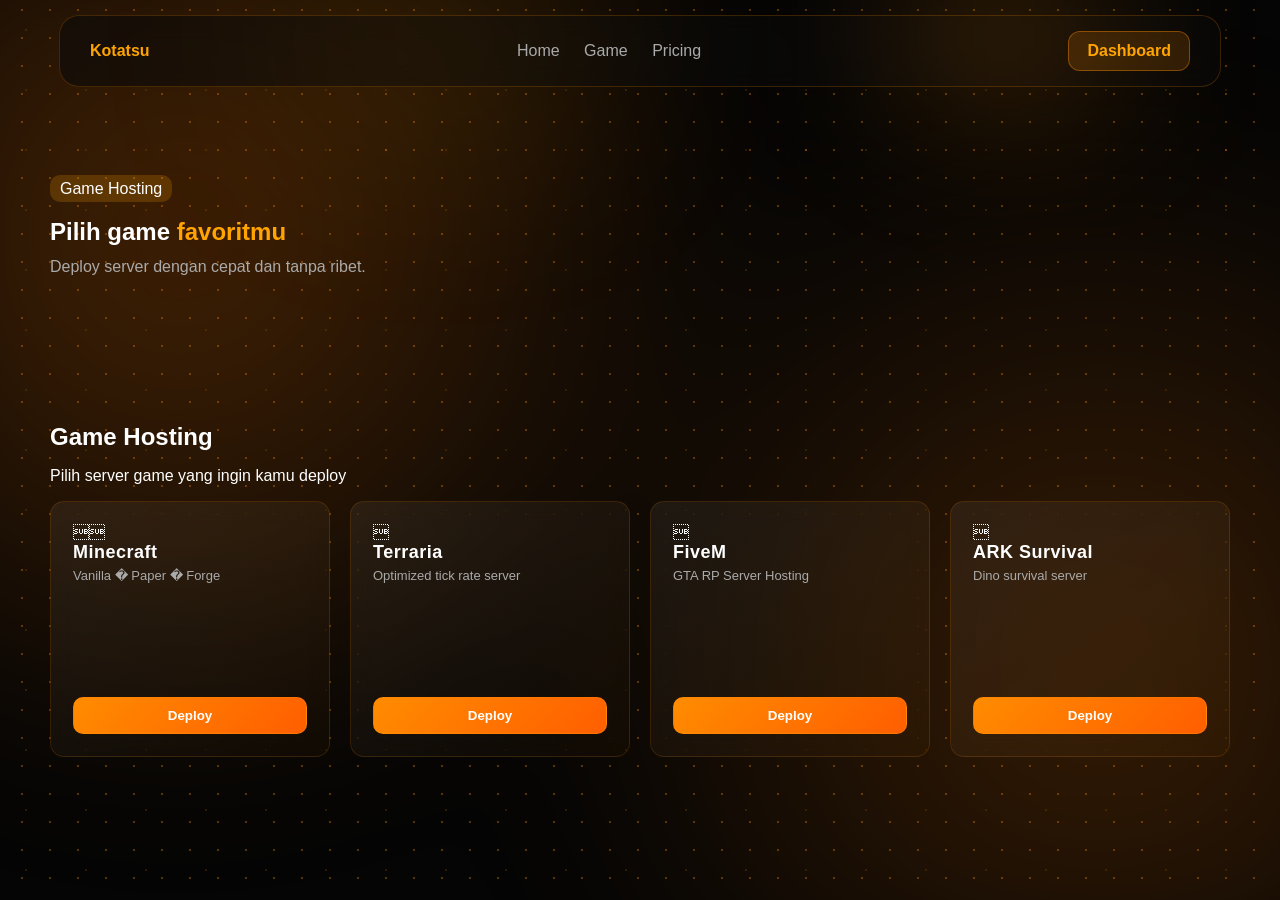
==== games.html @ ce7900f2 "Add files via upload" ====
<!DOCTYPE html>
<html lang="id">
<head>
  <meta charset="UTF-8">
  <meta name="viewport" content="width=device-width, initial-scale=1.0">
  <title>Kotatsu - Game Hosting</title>

  
  <!-- CSS KHUSUS GAMES -->
  <link rel="stylesheet" href="style.css">
</head>
<body>
  <div class="bg-layer"></div>

<!-- NAVBAR -->
<header class="navbar">
  <div class="logo">Kotatsu</div>
  <nav class="nav-center">
    <a href="index.html">Home</a>
    <a href="games.html">Game</a>
    <a href="#">Pricing</a>
  </nav>

  <a href="#" onclick="goDashboard()" class="btn dashboard">Dashboard</a>
</header>

<!-- HERO PAGE -->
<section class="hero fade-in">
  <span class="badge">Game Hosting</span>
  <h1>Pilih game <span>favoritmu</span></h1>
  <p>Deploy server dengan cepat dan tanpa ribet.</p>
</section>

<!-- LIST GAME -->
<section class="games fade-in">
  <h2>Game Hosting</h2>
  <p class="subtitle">Pilih server game yang ingin kamu deploy</p>

  <div class="game-container">

    <!-- Minecraft -->
    <div class="card">
      <div class="icon"></div>
      <h3>Minecraft</h3>
      <p>Vanilla � Paper � Forge</p>
      <button class="btn primary">Deploy</button>
    </div>

    <!-- Rust -->
    <div class="card">
      <div class="icon"></div>
      <h3>Terraria</h3>
      <p>Optimized tick rate server</p>
      <button class="btn primary">Deploy</button>
    </div>

    <!-- GTA / Roleplay -->
    <div class="card">
      <div class="icon"></div>
      <h3>FiveM</h3>
      <p>GTA RP Server Hosting</p>
      <button class="btn primary">Deploy</button>
    </div>

    <!-- ARK -->
    <div class="card">
      <div class="icon"></div>
      <h3>ARK Survival</h3>
      <p>Dino survival server</p>
      <button class="btn primary">Deploy</button>
    </div>

  </div>
</section>
<script src="script.js"></script>
</body>
</html>
---- style.css ----
body {
  margin: 0;
  font-family: Arial;
  color: white;
  overflow-x: hidden;
  background: #050505;
  position: relative;
  z-index: 0;
}

/* DOT LAYER 1 (lebih jelas) */
body::before {
  content: "";
  position: fixed;
  width: 300%;
  height: 300%;
  top: -100%;
  left: -100%;

  background-image: radial-gradient(rgba(255,140,0,0.35) 1.2px, transparent 1px);
  background-size: 28px 28px;

  animation: moveDots 25s linear infinite;
  z-index: -2;
}

/* DOT LAYER 2 (depth beda arah) */
.bg-layer {
  position: fixed;
  width: 250%;
  height: 250%;
  top: -80%;
  left: -80%;

  background-image: radial-gradient(rgba(255,140,0,0.15) 1px, transparent 1px);
  background-size: 60px 60px;

  animation: moveDotsReverse 40s linear infinite;
  z-index: -1;
}

/* GLOW LEBIH HIDUP */
body::after {
  content: "";
  position: fixed;
  width: 120%;
  height: 120%;
  top: -10%;
  left: -10%;

  background: radial-gradient(circle at 20% 30%, rgba(255,120,0,0.25), transparent 40%),
              radial-gradient(circle at 80% 70%, rgba(255,120,0,0.2), transparent 40%);

  filter: blur(80px);
  animation: glowMove 8s ease-in-out infinite alternate;
  z-index: -1;
}

/* SEMUA MULAI TERSEMBUNYI */
body.loaded .fade-in {
  opacity: 1;
  transform: translateY(0);
}

.fade-in {
  opacity: 0;
  transform: translateY(30px);
  transition: 0.8s ease;
}

/* NAVBAR */
.navbar {
  display: flex;
  justify-content: space-between;
  padding: 20px 50px;
}

.logo {
  color: orange;
  font-weight: bold;
}

nav a {
  margin: 0 10px;
  color: #aaa;
  text-decoration: none;
}

nav a:hover {
  color: orange;
}

/* NAVBAR GLOW */
.navbar {
  position: relative;
  z-index: 10;
}

/* GLOW EFFECT */
.navbar::before {
  content: "";
  position: absolute;
  width: 300px;
  height: 150px;
  background: orange;
  filter: blur(120px);
  opacity: 0.15;
  top: -50px;
  left: 20%;
  z-index: -1;
}

/* OPTIONAL: glow tambahan biar lebih hidup */
.navbar::after {
  content: "";
  position: absolute;
  width: 200px;
  height: 100px;
  background: rgba(255,140,0,0.3);
  filter: blur(80px);
  top: -30px;
  right: 10%;
  z-index: -1;
}

.navbar {
  backdrop-filter: blur(10px);
  background: rgba(0,0,0,0.4);
  border-bottom: 1px solid rgba(255,140,0,0.2);
}

/* NAVBAR FLOATING */
.navbar {
  position: fixed;
  top: 15px;

  left: 0;
  right: 0;
  margin: auto;

  width: 90%;
  max-width: 1100px;

  padding: 15px 30px;
  border-radius: 20px;

  background: rgba(10,10,10,0.6);
  backdrop-filter: blur(12px);

  border: 1px solid rgba(255,140,0,0.2);

  display: flex;
  justify-content: space-between;
  align-items: center;

  z-index: 999;
}

.hero {
  margin-top: 100px;
}

/* BUTTON */
.btn {
  padding: 10px 15px;
  border: none;
  border-radius: 8px;
  cursor: pointer;
}

.primary {
  background: orange;
}

.secondary {
  background: transparent;
  border: 1px solid orange;
  color: orange;
}

/* DASHBOARD BUTTON */
.dashboard {
  padding: 10px 18px;
  border-radius: 12px;

  background: rgba(255,140,0,0.15);
  backdrop-filter: blur(10px);

  border: 1px solid rgba(255,140,0,0.4);

  color: orange;
  font-weight: 600;
  cursor: pointer;

  transition: 0.3s;
  position: relative;
  overflow: hidden;
}

/* HERO */
.hero {
  padding: 80px 50px;
}

.hero h1 span {
  color: orange;
}

.hero p {
  margin: 10px 0 0;
  color: #aaa;
  max-width: 450px;
  line-height: 1.4;
}

.badge {
  background: rgba(255,165,0,0.2);
  padding: 5px 10px;
  border-radius: 10px;
}

/* STATS */
.stats {
  margin-top: 30px;
  display: flex;
  gap: 20px;
}

.stats div {
  background: #111;
  padding: 20px;
  border-radius: 12px;
  border: 1px solid #222;
  transition: 0.3s;
  flex: 1;
  text-align: center;
}

/* HOVER EFFECT */
.stats div:hover {
  border: 1px solid orange;
  box-shadow: 0 0 10px rgba(255,140,0,0.5);
  transform: translateY(-3px);
}

/* outline halus tanpa ubah layout */
.stats div {
  border: 1px solid rgba(255,140,0,0.2);
  transition: 0.3s;
}

/* glow dikit saat hover */
.stats div:hover {
  border: 1px solid orange;
  box-shadow: 0 0 8px rgba(255,140,0,0.4);
}

.stats div {
  position: relative;
  z-index: 1;
}

/* GAMES */
.games {
  padding: 50px;
}

.game-container {
  display: grid;
  grid-template-columns: repeat(auto-fit,minmax(200px,1fr));
  gap: 20px;
}

.card {
  background: #111;
  padding: 20px;
  border-radius: 10px;
  border: 1px solid #222;
  transition: 0.3s;
}

.card:hover {
  border: 1px solid orange;
  box-shadow: 0 0 10px orange;
}

/* FEATURES */
.features {
  padding: 50px;
}

/* FEATURES ACCORDION FIX */
.features {
  padding: 50px;
}

/* ===== FEATURES FINAL (SESUAI SS) ===== */

.features {
  padding: 60px 50px;
}

/* LIST */
.feature-list .item {
  background: #0f0f0f;
  padding: 20px;
  border-radius: 14px;
  margin-bottom: 15px;
  border: 1px solid #222;
  cursor: pointer;
  transition: 0.3s;
  position: relative;
}

.feature-list .item:hover {
  border: 1px solid orange;
}

/* ACTIVE */
.feature-list .item.active {
  border: 1px solid orange;
  background: linear-gradient(
    to right,
    rgba(255,140,0,0.1),
    transparent
  );
}

/* GARIS KIRI */
.feature-list .item.active::before {
  content: "";
  position: absolute;
  left: -2px;
  top: 20%;
  height: 60%;
  width: 4px;
  background: orange;
  border-radius: 10px;
}

/* TEXT */
.feature-list h3 {
  margin: 0;
}

.feature-list p {
  margin: 5px 0 0;
  color: #aaa;
  font-size: 14px;
}

/* PREVIEW BAWAH */
.preview-wrapper {
  margin-top: 40px;
  display: flex;
  justify-content: center;
}

.preview-box {
  width: 90%;
  max-width: 900px;
  background: #0a0a0a;
  border-radius: 18px;
  padding: 15px;
  border: 1px solid #222;
}

.preview-box img {
  width: 100%;
  border-radius: 12px;
  transition: 0.4s;
}

.preview-box img.fade {
  opacity: 0;
  transform: translateY(20px);
}

/* OUTLINE HALUS SAJA (tanpa ubah size/posisi) */
.stats div {
  outline: 1px solid rgba(255,140,0,0.25);
  outline-offset: 0px;
}

/* sedikit highlight saat hover (opsional, ringan banget) */
.stats div:hover {
  outline: 1px solid orange;
}

@keyframes moveDots {
  0% { transform: translate(0,0); }
  100% { transform: translate(200px,200px); }
}

@keyframes moveDotsReverse {
  0% { transform: translate(0,0); }
  100% { transform: translate(-200px,-200px); }
}

@keyframes glowMove {
  0% { transform: translate(0,0) scale(1); }
  100% { transform: translate(-50px,50px) scale(1.15); }
}

/* ===== GLOBAL SPACING FIX ===== */

/* Biar semua section punya jarak konsisten */
section {
  margin-bottom: 60px;
}

/* Judul section */
h2 {
  margin-bottom: 20px;
}

/* HERO RAPIIIN */
.hero {
  padding: 80px 50px 60px;
}

.hero h1 {
  margin-bottom: 10px;
}

.hero p {
  margin: 10px 0 20px;
}

/* BUTTONS */
.hero-btn {
  margin-bottom: 25px;
}

/* STATS */
.stats {
  margin-top: 20px;
}

/* GAMES */
.games h2 {
  margin-bottom: 25px;
}

/* FEATURES */
.features h2 {
  margin-bottom: 25px;
}

.feature-list {
  margin-top: 20px;
}

.feature-list .item {
  margin-bottom: 12px;
}

/* PREVIEW */
.preview-wrapper {
  margin-top: 30px;
}

/* RAPATKAN AREA TENGAH */
.games {
  padding-top: 20px;
  padding-bottom: 20px;
}

.features {
  padding-top: 20px;
}

/* kurangi jarak dari stats ke games */
.stats {
  margin-bottom: 20px;
}

/* rapatin judul game hosting */
.games h2 {
  margin-bottom: 15px;
}

/* rapatin jarak ke bawah */
.game-container {
  margin-bottom: 20px;
}

/* ===== SUPER COMPACT SPACING ===== */

/* HERO ↓ */
.hero {
  padding-bottom: 30px;
}

/* STATS ↓ */
.stats {
  margin-top: 15px;
  margin-bottom: 10px;
}

/* GAMES ↓ */
.games {
  padding: 20px 50px 10px;
}

.games h2 {
  margin-bottom: 10px;
}

/* CARD GRID */
.game-container {
  margin-bottom: 10px;
}

/* FEATURES ↓ */
.features {
  padding: 20px 50px;
}

.features h2 {
  margin-bottom: 10px;
}

/* FEATURE LIST */
.feature-list {
  margin-top: 10px;
}

/* PREVIEW */
.preview-wrapper {
  margin-top: 15px;
}

.games {
  padding: 15px 50px 5px;
}

.features {
  padding: 15px 50px;
}

/* ===== BOTTOM FEATURES (TIDAK GANGGU LAYOUT ATAS) ===== */
.hosting-features-bottom {
  padding: 60px 50px;
  margin-top: 40px;
}

.hosting-features-bottom h2 {
  margin-bottom: 20px;
}

/* GRID */
.hosting-grid-bottom {
  display: grid;
  grid-template-columns: repeat(auto-fit, minmax(200px, 1fr));
  gap: 15px;
}

/* BOX */
.feature-box-bottom {
  background: #0f0f0f;
  padding: 18px;
  border-radius: 12px;
  border: 1px solid #222;
  text-align: center;
  transition: 0.3s;
}

/* HOVER HALUS */
.feature-box-bottom:hover {
  border: 1px solid orange;
  box-shadow: 0 0 10px rgba(255,140,0,0.3);
}

/* ===== FITUR + DESKRIPSI ===== */
.hosting-info {
  padding: 60px 50px;
  max-width: 800px;
}

.hosting-info h2 {
  margin-bottom: 25px;
}

/* LIST */
.hosting-list {
  display: flex;
  flex-direction: column;
  gap: 18px;
}

/* ITEM */
.feature-text h3 {
  margin: 0;
  font-size: 16px;
  color: white;
  position: relative;
  padding-left: 14px;
}

/* TITIK ORANGE */
.feature-text h3::before {
  content: "";
  position: absolute;
  left: 0;
  top: 7px;
  width: 6px;
  height: 6px;
  background: orange;
  border-radius: 50%;
}

/* DESKRIPSI */
.feature-text p {
  margin: 5px 0 0 14px;
  color: #aaa;
  font-size: 14px;
  line-height: 1.5;
}

/* BOX PER FITUR */
.feature-text {
  background: #0f0f0f;
  border: 1px solid #222;
  border-radius: 12px;
  padding: 15px 18px;
  transition: 0.3s;
  position: relative;
}

/* HOVER HALUS */
.feature-text:hover {
  border: 1px solid orange;
  box-shadow: 0 0 10px rgba(255,140,0,0.2);
}

/* GARIS KIRI (BIAR MIRIP PREMIUM) */
.feature-text::before {
  content: "";
  position: absolute;
  left: 0;
  top: 20%;
  height: 60%;
  width: 3px;
  background: rgba(255,140,0,0.4);
  border-radius: 10px;
}

/* JUDUL */
.feature-text h3 {
  margin: 0;
  font-size: 16px;
  color: white;
}

/* DESKRIPSI */
.feature-text p {
  margin: 6px 0 0;
  color: #aaa;
  font-size: 14px;
  line-height: 1.5;
}

.feature-text {
  background: linear-gradient(
    to right,
    rgba(255,140,0,0.05),
    #0f0f0f
  );
}

/* ===== FOOTER ===== */
.footer {
  padding: 60px 50px 20px;
  border-top: 1px solid #222;
  background: transparent;
}

/* GRID */
.footer-container {
  display: grid;
  grid-template-columns: repeat(auto-fit, minmax(200px, 1fr));
  gap: 30px;
}

/* KOLOM */
.footer-col h4 {
  margin-bottom: 10px;
}

.footer-col p {
  color: #aaa;
  font-size: 14px;
}

/* LIST */
.footer-col ul {
  list-style: none;
  padding: 0;
}

.footer-col ul li {
  margin-bottom: 8px;
}

.footer-col ul li a {
  text-decoration: none;
  color: #aaa;
  font-size: 14px;
  transition: 0.2s;
}

.footer-col ul li a:hover {
  color: orange;
}

/* LOGO */
.footer .logo {
  color: orange;
}

/* BOTTOM */
.footer-bottom {
  margin-top: 30px;
  padding-top: 15px;
  border-top: 1px solid #222;
  text-align: center;
  color: #777;
  font-size: 13px;
}

.footer {
  backdrop-filter: blur(10px);
}

/* DELAY MASUK BERTAHAP */
.fade-in:nth-child(1) { transition-delay: 0.2s; }
.fade-in:nth-child(2) { transition-delay: 0.4s; }
.fade-in:nth-child(3) { transition-delay: 0.6s; }
.fade-in:nth-child(4) { transition-delay: 0.8s; }

/* BUTTON GAME */
.card button {
  width: 100%;
  margin-top: auto;

  padding: 10px;

  border-radius: 10px;
  border: 1px solid rgba(255,140,0,0.4);

  background: linear-gradient(135deg, #ff8c00, #ff5e00);
  color: white;

  font-weight: 600;
  cursor: pointer;

  position: relative;
  overflow: hidden;

  transition: 0.3s;
}

.card button:hover {
  transform: translateY(-2px);
  box-shadow: 0 0 18px rgba(255,140,0,0.5);
}

/* efek shine */
.card button::before {
  content: "";
  position: absolute;
  top: 0;
  left: -100%;
  width: 100%;
  height: 100%;

  background: linear-gradient(
    120deg,
    transparent,
    rgba(255,255,255,0.3),
    transparent
  );

  transition: 0.5s;
}

.card button:hover::before {
  left: 100%;
}

.dashboard {
  padding: 10px 18px;
  border-radius: 12px;

  background: rgba(255,140,0,0.15);
  border: 1px solid rgba(255,140,0,0.4);

  color: orange;
  font-weight: 600;
  text-decoration: none;

  transition: 0.3s;
}

.dashboard:hover {
  background: rgba(255,140,0,0.3);
  box-shadow: 0 0 15px rgba(255,140,0,0.4);
  transform: translateY(-2px);
}

.card {
  display: flex;
  flex-direction: column;
  justify-content: space-between;

  height: 210px;
  padding: 22px;

  background: linear-gradient(
    145deg,
    rgba(255,255,255,0.06),
    rgba(255,140,0,0.03)
  );

  border: 1px solid rgba(255,140,0,0.15);
  border-radius: 14px;

  backdrop-filter: blur(12px);

  transition: 0.35s ease;

  box-shadow: 0 0 0 rgba(0,0,0,0);
}

.card:hover {
  transform: translateY(-8px) scale(1.02);

  border: 1px solid rgba(255,140,0,0.6);

  box-shadow:
    0 10px 30px rgba(0,0,0,0.4),
    0 0 25px rgba(255,140,0,0.25);
}

.card h3 {
  margin: 0;
  font-size: 18px;
  letter-spacing: 0.5px;
}

.card p {
  margin-top: 5px;
  color: #aaa;
  font-size: 13px;
}

.btn.primary {
  display: inline-block;
  text-decoration: none;
  text-align: center;
}

.btn.secondary {
  display: inline-block;
  text-decoration: none;
  text-align: center;
}

/* BACKGROUND */
.auth-body {
  background: #050505;

  display: flex;
  justify-content: center;
  align-items: center;

  min-height: 100vh;

  padding: 20px; /* biar aman di layar kecil */
}

/* WRAPPER */
.auth-wrapper {
  width: 100%;
  display: flex;
  justify-content: center;
  align-items: center;
}

/* ===== AUTH UI UPGRADE ===== */

/* BOX LEBIH HALUS */
.auth-box {
  width: 380px;
  padding: 28px;

  background: rgba(255,255,255,0.04);
  backdrop-filter: blur(20px);

  border: 1px solid rgba(255,140,0,0.25);
  border-radius: 20px;

  box-shadow:
    0 10px 40px rgba(0,0,0,0.5),
    0 0 25px rgba(255,140,0,0.08);
}

.auth-box {
  margin: auto;
}

/* JUDUL */
.form h2 {
  margin-bottom: 15px;
  font-size: 20px;
  font-weight: 600;
}

/* INPUT LEBIH PREMIUM */
.form input {
  width: 100%;
  padding: 12px 14px;
  margin: 10px 0;

  background: rgba(0,0,0,0.6);
  border: 1px solid rgba(255,140,0,0.15);
  border-radius: 12px;

  color: white;
  font-size: 14px;

  transition: 0.25s;
}

/* FOCUS EFFECT */
.form input:focus {
  outline: none;
  border: 1px solid orange;
  box-shadow: 0 0 10px rgba(255,140,0,0.3);
}

/* BUTTON LEBIH HIDUP */
.form button {
  width: 100%;
  padding: 12px;

  margin-top: 12px;

  background: linear-gradient(135deg, orange, #ff5e00);
  border: none;
  border-radius: 12px;

  color: white;
  font-weight: 600;
  letter-spacing: 0.5px;

  cursor: pointer;

  transition: 0.3s;
}

/* HOVER BUTTON */
.form button:hover {
  transform: translateY(-2px);
  box-shadow: 0 0 18px rgba(255,140,0,0.5);
}

/* MESSAGE */
.form p {
  font-size: 13px;
  color: #aaa;
  margin-top: 10px;
}

/* TOGGLE BUTTON LEBIH CLEAN */
.auth-toggle {
  display: flex;
  margin-bottom: 20px;

  background: rgba(0,0,0,0.5);
  border-radius: 12px;
  overflow: hidden;

  border: 1px solid rgba(255,140,0,0.2);
}

.auth-toggle button {
  flex: 1;
  padding: 10px;

  background: transparent;
  color: #aaa;

  cursor: pointer;
  transition: 0.25s;
}

/* ACTIVE TAB */
.auth-toggle button.active {
  background: linear-gradient(135deg, orange, #ff6a00);
  color: white;
  font-weight: 600;
}

/* TOGGLE */
.auth-toggle {
  display: flex;
  margin-bottom: 20px;
  background: #111;
  border-radius: 12px;
  overflow: hidden;
}

.auth-toggle button {
  flex: 1;
  padding: 10px;
  border: none;
  background: transparent;
  color: #aaa;
  cursor: pointer;
  transition: 0.3s;
}

.auth-toggle button.active {
  background: orange;
  color: black;
  font-weight: bold;
}

/* FORM */
.form {
  display: none;
  animation: fade 0.4s ease;
}

.form.active {
  display: block;
}

.form h2 {
  margin-bottom: 15px;
}

/* INPUT */
.form input {
  width: 100%;
  padding: 10px;
  margin: 8px 0;

  background: #111;
  border: 1px solid #222;
  border-radius: 10px;

  color: white;
}

/* BUTTON */
.form button {
  width: 100%;
  padding: 10px;

  background: linear-gradient(135deg, orange, #ff5e00);
  border: none;
  border-radius: 10px;

  color: white;
  font-weight: bold;
  cursor: pointer;

  margin-top: 10px;
}

/* MESSAGE */
.form p {
  font-size: 13px;
  color: #aaa;
  margin-top: 10px;
}

/* ANIMATION */
@keyframes fade {
  from { opacity: 0; transform: translateY(10px); }
  to { opacity: 1; transform: translateY(0); }
}

.dashboard-page {
  padding: 120px 50px 50px;
  color: white;
}

/* HEADER */
.dash-header h1 {
  margin: 0;
}

.dash-header p {
  color: #aaa;
  margin-top: 5px;
}

/* GRID */
.dash-grid {
  margin-top: 30px;
  display: grid;
  grid-template-columns: repeat(auto-fit, minmax(200px, 1fr));
  gap: 20px;
}

/* CARD */
.dash-card {
  background: rgba(255,255,255,0.05);
  border: 1px solid rgba(255,140,0,0.2);
  border-radius: 14px;

  padding: 20px;

  backdrop-filter: blur(12px);

  transition: 0.3s;
}

.dash-card:hover {
  transform: translateY(-5px);
  border: 1px solid orange;
  box-shadow: 0 0 15px rgba(255,140,0,0.3);
}

/* TOP BAR */
.topbar {
  position: fixed;
  top: 0;
  left: 0;
  right: 0;

  height: 60px;
  padding: 0 20px;

  display: flex;
  align-items: center;
  justify-content: space-between;

  background: rgba(10,10,10,0.7);
  backdrop-filter: blur(10px);

  border-bottom: 1px solid rgba(255,140,0,0.2);

  z-index: 1000;
}

/* MENU BUTTON */
.menu-btn {
  font-size: 26px;
  cursor: pointer;
  color: orange;
}

/* PROFILE */
.profile {
  color: white;
}

/* SIDEBAR */
body {
  margin: 0;
  font-family: Arial;
  color: white;
  overflow-x: hidden;
  background: #050505;
  position: relative;
  z-index: 0;
}

/* DOT LAYER 1 (lebih jelas) */
body::before {
  content: "";
  position: fixed;
  width: 300%;
  height: 300%;
  top: -100%;
  left: -100%;

  background-image: radial-gradient(rgba(255,140,0,0.35) 1.2px, transparent 1px);
  background-size: 28px 28px;

  animation: moveDots 25s linear infinite;
  z-index: -2;
}

/* DOT LAYER 2 (depth beda arah) */
.bg-layer {
  position: fixed;
  width: 250%;
  height: 250%;
  top: -80%;
  left: -80%;

  background-image: radial-gradient(rgba(255,140,0,0.15) 1px, transparent 1px);
  background-size: 60px 60px;

  animation: moveDotsReverse 40s linear infinite;
  z-index: -1;
}

/* GLOW LEBIH HIDUP */
body::after {
  content: "";
  position: fixed;
  width: 120%;
  height: 120%;
  top: -10%;
  left: -10%;

  background: radial-gradient(circle at 20% 30%, rgba(255,120,0,0.25), transparent 40%),
              radial-gradient(circle at 80% 70%, rgba(255,120,0,0.2), transparent 40%);

  filter: blur(80px);
  animation: glowMove 8s ease-in-out infinite alternate;
  z-index: -1;
}

/* SEMUA MULAI TERSEMBUNYI */
body.loaded .fade-in {
  opacity: 1;
  transform: translateY(0);
}

.fade-in {
  opacity: 0;
  transform: translateY(30px);
  transition: 0.8s ease;
}

/* NAVBAR */
.navbar {
  display: flex;
  justify-content: space-between;
  padding: 20px 50px;
}

.logo {
  color: orange;
  font-weight: bold;
}

nav a {
  margin: 0 10px;
  color: #aaa;
  text-decoration: none;
}

nav a:hover {
  color: orange;
}

/* NAVBAR GLOW */
.navbar {
  position: relative;
  z-index: 10;
}

/* GLOW EFFECT */
.navbar::before {
  content: "";
  position: absolute;
  width: 300px;
  height: 150px;
  background: orange;
  filter: blur(120px);
  opacity: 0.15;
  top: -50px;
  left: 20%;
  z-index: -1;
}

/* OPTIONAL: glow tambahan biar lebih hidup */
.navbar::after {
  content: "";
  position: absolute;
  width: 200px;
  height: 100px;
  background: rgba(255,140,0,0.3);
  filter: blur(80px);
  top: -30px;
  right: 10%;
  z-index: -1;
}

.navbar {
  backdrop-filter: blur(10px);
  background: rgba(0,0,0,0.4);
  border-bottom: 1px solid rgba(255,140,0,0.2);
}

/* NAVBAR FLOATING */
.navbar {
  position: fixed;
  top: 15px;

  left: 0;
  right: 0;
  margin: auto;

  width: 90%;
  max-width: 1100px;

  padding: 15px 30px;
  border-radius: 20px;

  background: rgba(10,10,10,0.6);
  backdrop-filter: blur(12px);

  border: 1px solid rgba(255,140,0,0.2);

  display: flex;
  justify-content: space-between;
  align-items: center;

  z-index: 999;
}

.hero {
  margin-top: 100px;
}

/* BUTTON */
.btn {
  padding: 10px 15px;
  border: none;
  border-radius: 8px;
  cursor: pointer;
}

.primary {
  background: orange;
}

.secondary {
  background: transparent;
  border: 1px solid orange;
  color: orange;
}

/* DASHBOARD BUTTON */
.dashboard {
  padding: 10px 18px;
  border-radius: 12px;

  background: rgba(255,140,0,0.15);
  backdrop-filter: blur(10px);

  border: 1px solid rgba(255,140,0,0.4);

  color: orange;
  font-weight: 600;
  cursor: pointer;

  transition: 0.3s;
  position: relative;
  overflow: hidden;
}

/* HERO */
.hero {
  padding: 80px 50px;
}

.hero h1 span {
  color: orange;
}

.hero p {
  margin: 10px 0 0;
  color: #aaa;
  max-width: 450px;
  line-height: 1.4;
}

.badge {
  background: rgba(255,165,0,0.2);
  padding: 5px 10px;
  border-radius: 10px;
}

/* STATS */
.stats {
  margin-top: 30px;
  display: flex;
  gap: 20px;
}

.stats div {
  background: #111;
  padding: 20px;
  border-radius: 12px;
  border: 1px solid #222;
  transition: 0.3s;
  flex: 1;
  text-align: center;
}

/* HOVER EFFECT */
.stats div:hover {
  border: 1px solid orange;
  box-shadow: 0 0 10px rgba(255,140,0,0.5);
  transform: translateY(-3px);
}

/* outline halus tanpa ubah layout */
.stats div {
  border: 1px solid rgba(255,140,0,0.2);
  transition: 0.3s;
}

/* glow dikit saat hover */
.stats div:hover {
  border: 1px solid orange;
  box-shadow: 0 0 8px rgba(255,140,0,0.4);
}

.stats div {
  position: relative;
  z-index: 1;
}

/* GAMES */
.games {
  padding: 50px;
}

.game-container {
  display: grid;
  grid-template-columns: repeat(auto-fit,minmax(200px,1fr));
  gap: 20px;
}

.card {
  background: #111;
  padding: 20px;
  border-radius: 10px;
  border: 1px solid #222;
  transition: 0.3s;
}

.card:hover {
  border: 1px solid orange;
  box-shadow: 0 0 10px orange;
}

/* FEATURES */
.features {
  padding: 50px;
}

/* FEATURES ACCORDION FIX */
.features {
  padding: 50px;
}

/* ===== FEATURES FINAL (SESUAI SS) ===== */

.features {
  padding: 60px 50px;
}

/* LIST */
.feature-list .item {
  background: #0f0f0f;
  padding: 20px;
  border-radius: 14px;
  margin-bottom: 15px;
  border: 1px solid #222;
  cursor: pointer;
  transition: 0.3s;
  position: relative;
}

.feature-list .item:hover {
  border: 1px solid orange;
}

/* ACTIVE */
.feature-list .item.active {
  border: 1px solid orange;
  background: linear-gradient(
    to right,
    rgba(255,140,0,0.1),
    transparent
  );
}

/* GARIS KIRI */
.feature-list .item.active::before {
  content: "";
  position: absolute;
  left: -2px;
  top: 20%;
  height: 60%;
  width: 4px;
  background: orange;
  border-radius: 10px;
}

/* TEXT */
.feature-list h3 {
  margin: 0;
}

.feature-list p {
  margin: 5px 0 0;
  color: #aaa;
  font-size: 14px;
}

/* PREVIEW BAWAH */
.preview-wrapper {
  margin-top: 40px;
  display: flex;
  justify-content: center;
}

.preview-box {
  width: 90%;
  max-width: 900px;
  background: #0a0a0a;
  border-radius: 18px;
  padding: 15px;
  border: 1px solid #222;
}

.preview-box img {
  width: 100%;
  border-radius: 12px;
  transition: 0.4s;
}

.preview-box img.fade {
  opacity: 0;
  transform: translateY(20px);
}

/* OUTLINE HALUS SAJA (tanpa ubah size/posisi) */
.stats div {
  outline: 1px solid rgba(255,140,0,0.25);
  outline-offset: 0px;
}

/* sedikit highlight saat hover (opsional, ringan banget) */
.stats div:hover {
  outline: 1px solid orange;
}

@keyframes moveDots {
  0% { transform: translate(0,0); }
  100% { transform: translate(200px,200px); }
}

@keyframes moveDotsReverse {
  0% { transform: translate(0,0); }
  100% { transform: translate(-200px,-200px); }
}

@keyframes glowMove {
  0% { transform: translate(0,0) scale(1); }
  100% { transform: translate(-50px,50px) scale(1.15); }
}

/* ===== GLOBAL SPACING FIX ===== */

/* Biar semua section punya jarak konsisten */
section {
  margin-bottom: 60px;
}

/* Judul section */
h2 {
  margin-bottom: 20px;
}

/* HERO RAPIIIN */
.hero {
  padding: 80px 50px 60px;
}

.hero h1 {
  margin-bottom: 10px;
}

.hero p {
  margin: 10px 0 20px;
}

/* BUTTONS */
.hero-btn {
  margin-bottom: 25px;
}

/* STATS */
.stats {
  margin-top: 20px;
}

/* GAMES */
.games h2 {
  margin-bottom: 25px;
}

/* FEATURES */
.features h2 {
  margin-bottom: 25px;
}

.feature-list {
  margin-top: 20px;
}

.feature-list .item {
  margin-bottom: 12px;
}

/* PREVIEW */
.preview-wrapper {
  margin-top: 30px;
}

/* RAPATKAN AREA TENGAH */
.games {
  padding-top: 20px;
  padding-bottom: 20px;
}

.features {
  padding-top: 20px;
}

/* kurangi jarak dari stats ke games */
.stats {
  margin-bottom: 20px;
}

/* rapatin judul game hosting */
.games h2 {
  margin-bottom: 15px;
}

/* rapatin jarak ke bawah */
.game-container {
  margin-bottom: 20px;
}

/* ===== SUPER COMPACT SPACING ===== */

/* HERO ↓ */
.hero {
  padding-bottom: 30px;
}

/* STATS ↓ */
.stats {
  margin-top: 15px;
  margin-bottom: 10px;
}

/* GAMES ↓ */
.games {
  padding: 20px 50px 10px;
}

.games h2 {
  margin-bottom: 10px;
}

/* CARD GRID */
.game-container {
  margin-bottom: 10px;
}

/* FEATURES ↓ */
.features {
  padding: 20px 50px;
}

.features h2 {
  margin-bottom: 10px;
}

/* FEATURE LIST */
.feature-list {
  margin-top: 10px;
}

/* PREVIEW */
.preview-wrapper {
  margin-top: 15px;
}

.games {
  padding: 15px 50px 5px;
}

.features {
  padding: 15px 50px;
}

/* ===== BOTTOM FEATURES (TIDAK GANGGU LAYOUT ATAS) ===== */
.hosting-features-bottom {
  padding: 60px 50px;
  margin-top: 40px;
}

.hosting-features-bottom h2 {
  margin-bottom: 20px;
}

/* GRID */
.hosting-grid-bottom {
  display: grid;
  grid-template-columns: repeat(auto-fit, minmax(200px, 1fr));
  gap: 15px;
}

/* BOX */
.feature-box-bottom {
  background: #0f0f0f;
  padding: 18px;
  border-radius: 12px;
  border: 1px solid #222;
  text-align: center;
  transition: 0.3s;
}

/* HOVER HALUS */
.feature-box-bottom:hover {
  border: 1px solid orange;
  box-shadow: 0 0 10px rgba(255,140,0,0.3);
}

/* ===== FITUR + DESKRIPSI ===== */
.hosting-info {
  padding: 60px 50px;
  max-width: 800px;
}

.hosting-info h2 {
  margin-bottom: 25px;
}

/* LIST */
.hosting-list {
  display: flex;
  flex-direction: column;
  gap: 18px;
}

/* ITEM */
.feature-text h3 {
  margin: 0;
  font-size: 16px;
  color: white;
  position: relative;
  padding-left: 14px;
}

/* TITIK ORANGE */
.feature-text h3::before {
  content: "";
  position: absolute;
  left: 0;
  top: 7px;
  width: 6px;
  height: 6px;
  background: orange;
  border-radius: 50%;
}

/* DESKRIPSI */
.feature-text p {
  margin: 5px 0 0 14px;
  color: #aaa;
  font-size: 14px;
  line-height: 1.5;
}

/* BOX PER FITUR */
.feature-text {
  background: #0f0f0f;
  border: 1px solid #222;
  border-radius: 12px;
  padding: 15px 18px;
  transition: 0.3s;
  position: relative;
}

/* HOVER HALUS */
.feature-text:hover {
  border: 1px solid orange;
  box-shadow: 0 0 10px rgba(255,140,0,0.2);
}

/* GARIS KIRI (BIAR MIRIP PREMIUM) */
.feature-text::before {
  content: "";
  position: absolute;
  left: 0;
  top: 20%;
  height: 60%;
  width: 3px;
  background: rgba(255,140,0,0.4);
  border-radius: 10px;
}

/* JUDUL */
.feature-text h3 {
  margin: 0;
  font-size: 16px;
  color: white;
}

/* DESKRIPSI */
.feature-text p {
  margin: 6px 0 0;
  color: #aaa;
  font-size: 14px;
  line-height: 1.5;
}

.feature-text {
  background: linear-gradient(
    to right,
    rgba(255,140,0,0.05),
    #0f0f0f
  );
}

/* ===== FOOTER ===== */
.footer {
  padding: 60px 50px 20px;
  border-top: 1px solid #222;
  background: transparent;
}

/* GRID */
.footer-container {
  display: grid;
  grid-template-columns: repeat(auto-fit, minmax(200px, 1fr));
  gap: 30px;
}

/* KOLOM */
.footer-col h4 {
  margin-bottom: 10px;
}

.footer-col p {
  color: #aaa;
  font-size: 14px;
}

/* LIST */
.footer-col ul {
  list-style: none;
  padding: 0;
}

.footer-col ul li {
  margin-bottom: 8px;
}

.footer-col ul li a {
  text-decoration: none;
  color: #aaa;
  font-size: 14px;
  transition: 0.2s;
}

.footer-col ul li a:hover {
  color: orange;
}

/* LOGO */
.footer .logo {
  color: orange;
}

/* BOTTOM */
.footer-bottom {
  margin-top: 30px;
  padding-top: 15px;
  border-top: 1px solid #222;
  text-align: center;
  color: #777;
  font-size: 13px;
}

.footer {
  backdrop-filter: blur(10px);
}

/* DELAY MASUK BERTAHAP */
.fade-in:nth-child(1) { transition-delay: 0.2s; }
.fade-in:nth-child(2) { transition-delay: 0.4s; }
.fade-in:nth-child(3) { transition-delay: 0.6s; }
.fade-in:nth-child(4) { transition-delay: 0.8s; }

/* BUTTON GAME */
.card button {
  width: 100%;
  margin-top: auto;

  padding: 10px;

  border-radius: 10px;
  border: 1px solid rgba(255,140,0,0.4);

  background: linear-gradient(135deg, #ff8c00, #ff5e00);
  color: white;

  font-weight: 600;
  cursor: pointer;

  position: relative;
  overflow: hidden;

  transition: 0.3s;
}

.card button:hover {
  transform: translateY(-2px);
  box-shadow: 0 0 18px rgba(255,140,0,0.5);
}

/* efek shine */
.card button::before {
  content: "";
  position: absolute;
  top: 0;
  left: -100%;
  width: 100%;
  height: 100%;

  background: linear-gradient(
    120deg,
    transparent,
    rgba(255,255,255,0.3),
    transparent
  );

  transition: 0.5s;
}

.card button:hover::before {
  left: 100%;
}

.dashboard {
  padding: 10px 18px;
  border-radius: 12px;

  background: rgba(255,140,0,0.15);
  border: 1px solid rgba(255,140,0,0.4);

  color: orange;
  font-weight: 600;
  text-decoration: none;

  transition: 0.3s;
}

.dashboard:hover {
  background: rgba(255,140,0,0.3);
  box-shadow: 0 0 15px rgba(255,140,0,0.4);
  transform: translateY(-2px);
}

.card {
  display: flex;
  flex-direction: column;
  justify-content: space-between;

  height: 210px;
  padding: 22px;

  background: linear-gradient(
    145deg,
    rgba(255,255,255,0.06),
    rgba(255,140,0,0.03)
  );

  border: 1px solid rgba(255,140,0,0.15);
  border-radius: 14px;

  backdrop-filter: blur(12px);

  transition: 0.35s ease;

  box-shadow: 0 0 0 rgba(0,0,0,0);
}

.card:hover {
  transform: translateY(-8px) scale(1.02);

  border: 1px solid rgba(255,140,0,0.6);

  box-shadow:
    0 10px 30px rgba(0,0,0,0.4),
    0 0 25px rgba(255,140,0,0.25);
}

.card h3 {
  margin: 0;
  font-size: 18px;
  letter-spacing: 0.5px;
}

.card p {
  margin-top: 5px;
  color: #aaa;
  font-size: 13px;
}

.btn.primary {
  display: inline-block;
  text-decoration: none;
  text-align: center;
}

.btn.secondary {
  display: inline-block;
  text-decoration: none;
  text-align: center;
}

/* BACKGROUND */
.auth-body {
  background: #050505;
  display: flex;
  justify-content: center;
  align-items: center;
  height: 100vh;
}

/* WRAPPER */
.auth-wrapper {
  width: 100%;
  display: flex;
  justify-content: center;
}

/* BOX */
.auth-box {
  width: 360px;
  padding: 25px;

  background: rgba(255,255,255,0.05);
  backdrop-filter: blur(15px);

  border: 1px solid rgba(255,140,0,0.2);
  border-radius: 18px;

  box-shadow: 0 0 30px rgba(0,0,0,0.4);
}

/* TOGGLE */
.auth-toggle {
  display: flex;
  margin-bottom: 20px;
  background: #111;
  border-radius: 12px;
  overflow: hidden;
}

.auth-toggle button {
  flex: 1;
  padding: 10px;
  border: none;
  background: transparent;
  color: #aaa;
  cursor: pointer;
  transition: 0.3s;
}

.auth-toggle button.active {
  background: orange;
  color: black;
  font-weight: bold;
}

/* FORM */
.form {
  display: none;
  animation: fade 0.4s ease;
}

.form.active {
  display: block;
}

.form h2 {
  margin-bottom: 15px;
}

/* INPUT */
.form input {
  width: 100%;
  padding: 10px;
  margin: 8px 0;

  background: #111;
  border: 1px solid #222;
  border-radius: 10px;

  color: white;
}

/* BUTTON */
.form button {
  width: 100%;
  padding: 10px;

  background: linear-gradient(135deg, orange, #ff5e00);
  border: none;
  border-radius: 10px;

  color: white;
  font-weight: bold;
  cursor: pointer;

  margin-top: 10px;
}

/* MESSAGE */
.form p {
  font-size: 13px;
  color: #aaa;
  margin-top: 10px;
}

/* ANIMATION */
@keyframes fade {
  from { opacity: 0; transform: translateY(10px); }
  to { opacity: 1; transform: translateY(0); }
}

.dashboard-page {
  padding: 120px 50px 50px;
  color: white;
}

/* HEADER */
.dash-header h1 {
  margin: 0;
}

.dash-header p {
  color: #aaa;
  margin-top: 5px;
}

/* GRID */
.dash-grid {
  margin-top: 30px;
  display: grid;
  grid-template-columns: repeat(auto-fit, minmax(200px, 1fr));
  gap: 20px;
}

/* CARD */
.dash-card {
  background: rgba(255,255,255,0.05);
  border: 1px solid rgba(255,140,0,0.2);
  border-radius: 14px;

  padding: 20px;

  backdrop-filter: blur(12px);

  transition: 0.3s;
}

.dash-card:hover {
  transform: translateY(-5px);
  border: 1px solid orange;
  box-shadow: 0 0 15px rgba(255,140,0,0.3);
}

/* TOP BAR */
.topbar {
  position: fixed;
  top: 0;
  left: 0;
  right: 0;

  height: 60px;
  padding: 0 20px;

  display: flex;
  align-items: center;
  justify-content: space-between;

  background: rgba(10,10,10,0.7);
  backdrop-filter: blur(10px);

  border-bottom: 1px solid rgba(255,140,0,0.2);

  z-index: 1000;
}

/* MENU BUTTON */
.menu-btn {
  font-size: 26px;
  cursor: pointer;
  color: orange;
}

/* PROFILE */
.profile {
  color: white;
}

/* SIDEBAR */
.sidebar {
  position: fixed;
  top: 60px;
  left: -250px;

  width: 220px;
  height: 100%;

  background: rgba(0,0,0,0.85);
  backdrop-filter: blur(12px);

  border-right: 1px solid rgba(255,140,0,0.2);

  display: flex;
  flex-direction: column;

  padding: 20px;

  transition: 0.3s;
}

.sidebar a {
  color: #aaa;
  text-decoration: none;
  margin: 10px 0;
  transition: 0.2s;
}

.sidebar a:hover {
  color: orange;
}

/* SIDEBAR ACTIVE */
.sidebar.active {
  left: 0;
}

/* MAIN */
.main {
  padding: 80px 30px 30px;
  color: white;
  margin-left: 0;
  transition: 0.3s;
}

/* GRID */
.grid {
  display: grid;
  grid-template-columns: repeat(auto-fit, minmax(200px,1fr));
  gap: 20px;
  margin-top: 20px;
}

/* LEFT TOP NAV */
.left-top {
  display: flex;
  align-items: center;
  gap: 20px;
}

/* NAV LINKS */
.nav-links {
  display: flex;
  gap: 15px;
}

.nav-links a {
  color: #aaa;
  text-decoration: none;
  font-size: 14px;
  transition: 0.2s;
}

.nav-links a:hover {
  color: orange;
}

.nav-links a.active {
  color: orange;
}

/* PROFILE */
.profile {
  color: white;
}

/* LOGO CENTER */
.logo {
  color: orange;
  font-weight: bold;
}

/* SIDEBAR tetap sama */

/* TOPBAR paling atas */
.topbar {
  z-index: 1000;
}

/* tombol hamburger harus paling atas */
.menu-btn {
  position: relative;
  z-index: 1100;
}

/* SIDEBAR di bawah tombol tapi di atas background */
.sidebar {
  z-index: 999;
}

.sidebar {
  top: 60px; /* jangan nutup topbar */
}

.overlay {
  position: fixed;
  top: 0;
  left: 0;
  width: 100%;
  height: 100%;

  background: rgba(0,0,0,0.4);

  opacity: 0;
  pointer-events: none;

  transition: 0.3s;
  z-index: 900;
}

.overlay.active {
  opacity: 1;
  pointer-events: all;
}

.sidebar a {
  color: #aaa;
  text-decoration: none;
  margin: 10px 0;
  transition: 0.2s;
}

.sidebar a:hover {
  color: orange;
}

/* SIDEBAR ACTIVE */
.sidebar.active {
  left: 0;
}

/* MAIN */
.main {
  padding: 80px 30px 30px;
  color: white;
  margin-left: 0;
  transition: 0.3s;
}

/* GRID */
.grid {
  display: grid;
  grid-template-columns: repeat(auto-fit, minmax(200px,1fr));
  gap: 20px;
  margin-top: 20px;
}

/* LEFT TOP NAV */
.left-top {
  display: flex;
  align-items: center;
  gap: 20px;
}

/* NAV LINKS */
.nav-links {
  display: flex;
  gap: 15px;
}

.nav-links a {
  color: #aaa;
  text-decoration: none;
  font-size: 14px;
  transition: 0.2s;
}

.nav-links a:hover {
  color: orange;
}

.nav-links a.active {
  color: orange;
}

/* PROFILE */
.profile {
  color: white;
}

/* LOGO CENTER */
.logo {
  color: orange;
  font-weight: bold;
}

/* SIDEBAR tetap sama */

/* TOPBAR paling atas */
.topbar {
  z-index: 1000;
}

/* tombol hamburger harus paling atas */
.menu-btn {
  position: relative;
  z-index: 1100;
}

/* SIDEBAR di bawah tombol tapi di atas background */
.sidebar {
  z-index: 999;
}

.sidebar {
  top: 60px; /* jangan nutup topbar */
}

.overlay {
  position: fixed;
  top: 0;
  left: 0;
  width: 100%;
  height: 100%;

  background: rgba(0,0,0,0.4);

  opacity: 0;
  pointer-events: none;

  transition: 0.3s;
  z-index: 900;
}

.overlay.active {
  opacity: 1;
  pointer-events: all;
}
.sidebar::before {
  content: "";
  position: absolute;
  top: 0;
  left: 0;

  width: 100%;
  height: 100%;

  background: radial-gradient(
    circle at top,
    rgba(255,140,0,0.15),
    transparent 70%
  );

  z-index: -1;
}

/* HEADER DASHBOARD */
.dash-header {
  display: flex;
  justify-content: space-between;
  align-items: center;
  margin-bottom: 25px;
}

.dash-header h1 {
  margin: 0;
}

.dash-header p {
  margin: 5px 0 0;
  color: #aaa;
  font-size: 14px;
}

/* ACTION BUTTON */
.dash-actions button {
  padding: 10px 16px;
  border-radius: 10px;
}

/* GRID */
.grid {
  display: grid;
  grid-template-columns: repeat(auto-fit, minmax(220px,1fr));
  gap: 20px;
}

/* CARD MODERN */
.dash-card {
  padding: 20px;

  background: linear-gradient(
    145deg,
    rgba(255,255,255,0.05),
    rgba(255,140,0,0.05)
  );

  border: 1px solid rgba(255,140,0,0.2);
  border-radius: 16px;

  backdrop-filter: blur(12px);

  transition: 0.3s;
  position: relative;
  overflow: hidden;
}

/* GLOW HALUS */
.dash-card::before {
  content: "";
  position: absolute;
  width: 150%;
  height: 150%;
  top: -50%;
  left: -50%;

  background: radial-gradient(
    circle,
    rgba(255,140,0,0.15),
    transparent 60%
  );

  z-index: 0;
}

/* TEXT */
.dash-card h4 {
  margin: 0;
  font-size: 13px;
  color: #aaa;
  position: relative;
  z-index: 1;
}

.dash-card h2 {
  margin: 10px 0;
  font-size: 26px;
  color: white;
  position: relative;
  z-index: 1;
}

.dash-card span {
  font-size: 13px;
  color: #888;
  position: relative;
  z-index: 1;
}

/* HOVER EFFECT */
.dash-card:hover {
  transform: translateY(-5px);
  border: 1px solid orange;

  box-shadow:
    0 10px 30px rgba(0,0,0,0.4),
    0 0 20px rgba(255,140,0,0.3);
}

/* WRAPPER */
.auth-container {
  display: flex;
  height: 100vh;
}

/* LEFT SIDE */
.auth-left {
  flex: 1;
  display: flex;
  flex-direction: column;
  justify-content: center;
  padding: 60px;

  background: linear-gradient(
    135deg,
    rgba(255,140,0,0.2),
    transparent
  );
}

.auth-left h1 {
  font-size: 40px;
  margin: 0;

  background: linear-gradient(135deg, #ff8c00, #ff5e00);
  -webkit-background-clip: text;
  -webkit-text-fill-color: transparent;
}

.auth-left p {
  margin-top: 10px;
  color: #aaa;
  max-width: 300px;
}

/* RIGHT SIDE */
.auth-box {
  width: 400px;
  padding: 40px;

  background: rgba(255,255,255,0.05);
  backdrop-filter: blur(15px);

  border-left: 1px solid rgba(255,140,0,0.2);

  display: flex;
  flex-direction: column;
  justify-content: center;
}

/* SWITCH TAB */
.auth-switch {
  display: flex;
  margin-bottom: 20px;
  background: #111;
  border-radius: 10px;
  overflow: hidden;
}

.auth-switch button {
  flex: 1;
  padding: 10px;
  border: none;
  background: transparent;
  color: #aaa;
  cursor: pointer;
  transition: 0.3s;
}

.auth-switch button.active {
  background: orange;
  color: black;
  font-weight: bold;
}

/* FORM */
.form {
  display: none;
}

.form.active {
  display: block;
}

.form h2 {
  margin-bottom: 20px;
}

/* INPUT */
.form input {
  width: 100%;
  padding: 12px;
  margin-bottom: 12px;

  background: #111;
  border: 1px solid #222;
  border-radius: 10px;

  color: white;
  transition: 0.3s;
}

.form input:focus {
  border: 1px solid orange;
  box-shadow: 0 0 10px rgba(255,140,0,0.4);
}

/* BUTTON */
.form button {
  width: 100%;
  padding: 12px;

  background: linear-gradient(135deg, #ff8c00, #ff5e00);
  border: none;
  border-radius: 10px;

  color: white;
  font-weight: bold;
  cursor: pointer;

  transition: 0.3s;
}

.form button:hover {
  transform: translateY(-2px);
  box-shadow: 0 0 15px rgba(255,140,0,0.5);
}

/* MESSAGE */
.form p {
  margin-top: 10px;
  font-size: 13px;
  color: #ff8080;
}

/* LAYOUT */
.auth-container {
  display: flex;
  height: 100vh;
}

/* LEFT SIDE (branding minimal) */
.auth-left {
  flex: 1;
  display: flex;
  flex-direction: column;
  justify-content: center;
  padding: 80px;

  background: radial-gradient(
    circle at 20% 30%,
    rgba(255,140,0,0.15),
    transparent 40%
  );
}

.auth-left h1 {
  font-size: 42px;
  margin: 0;

  background: linear-gradient(135deg, #ff8c00, #ff5e00);
  -webkit-background-clip: text;
  -webkit-text-fill-color: transparent;
}

.auth-left p {
  margin-top: 12px;
  color: #aaa;
  max-width: 320px;
  line-height: 1.5;
}

/* RIGHT CARD */
.auth-card {
  width: 420px;
  padding: 40px;

  background: rgba(255,255,255,0.04);
  backdrop-filter: blur(20px);

  border-left: 1px solid rgba(255,140,0,0.15);

  display: flex;
  flex-direction: column;
  justify-content: center;
}

/* TABS */
.auth-tabs {
  display: flex;
  margin-bottom: 25px;
  background: #0f0f0f;
  border-radius: 12px;
  padding: 5px;
}

.auth-tabs button {
  flex: 1;
  padding: 10px;
  border: none;
  border-radius: 8px;

  background: transparent;
  color: #777;
  cursor: pointer;

  transition: 0.25s;
}

.auth-tabs button.active {
  background: linear-gradient(135deg, #ff8c00, #ff5e00);
  color: white;
}

/* FORM */
.form {
  display: none;
}

.form.active {
  display: block;
}

.form h2 {
  margin-bottom: 20px;
  font-size: 18px;
}

/* INPUT */
.form input {
  width: 100%;
  padding: 13px;
  margin-bottom: 12px;

  background: #0c0c0c;
  border: 1px solid #1f1f1f;
  border-radius: 10px;

  color: white;
  font-size: 14px;

  transition: 0.25s;
}

.form input:focus {
  border: 1px solid #ff8c00;
  box-shadow: 0 0 10px rgba(255,140,0,0.3);
}

/* BUTTON */
.form button {
  width: 100%;
  padding: 13px;

  background: linear-gradient(135deg, #ff8c00, #ff5e00);
  border: none;
  border-radius: 10px;

  font-weight: 600;
  color: white;

  cursor: pointer;
  transition: 0.25s;
}

.form button:hover {
  transform: translateY(-1px);
  box-shadow: 0 0 15px rgba(255,140,0,0.4);
}

/* MESSAGE */
.form p {
  margin-top: 10px;
  font-size: 13px;
  color: #ff8080;
}

/* ============================= */
/* 📱 MOBILE RESPONSIVE FIX */
/* ============================= */

@media (max-width: 768px) {

  body {
    height: 100vh;
    display: flex;
    justify-content: center;
    align-items: center;
  }

  .auth-container {
    width: 100%;
    padding: 20px;

    display: flex;
    justify-content: center;
    align-items: center;
  }

  .auth-left {
    display: none;
  }

  .auth-card {
    width: 100%;
    max-width: 360px;

    padding: 25px 20px;

    border-radius: 16px;
    border: 1px solid rgba(255,140,0,0.15);

    background: rgba(255,255,255,0.04);
    backdrop-filter: blur(20px);

    margin: 0; /* penting */
  }

}

  /* BIAR LEBIH CENTER */
  .form {
    max-width: 400px;
    margin: auto;
  }

  /* TITLE */
  .form h2 {
    text-align: center;
    font-size: 20px;
  }

  /* INPUT */
  .form input {
    padding: 14px;
    font-size: 14px;
  }

  /* BUTTON */
  .form button {
    padding: 14px;
    font-size: 14px;
  }

  /* TAB */
  .auth-tabs {
    max-width: 400px;
    margin: 0 auto 20px;
  }

}

@media (max-width: 768px) {

  .auth-card::before {
    content: "Kotatsu";
    display: block;
    text-align: center;
    font-size: 24px;
    margin-bottom: 20px;

    background: linear-gradient(135deg, #ff8c00, #ff5e00);
    -webkit-background-clip: text;
    -webkit-text-fill-color: transparent;
  }

}
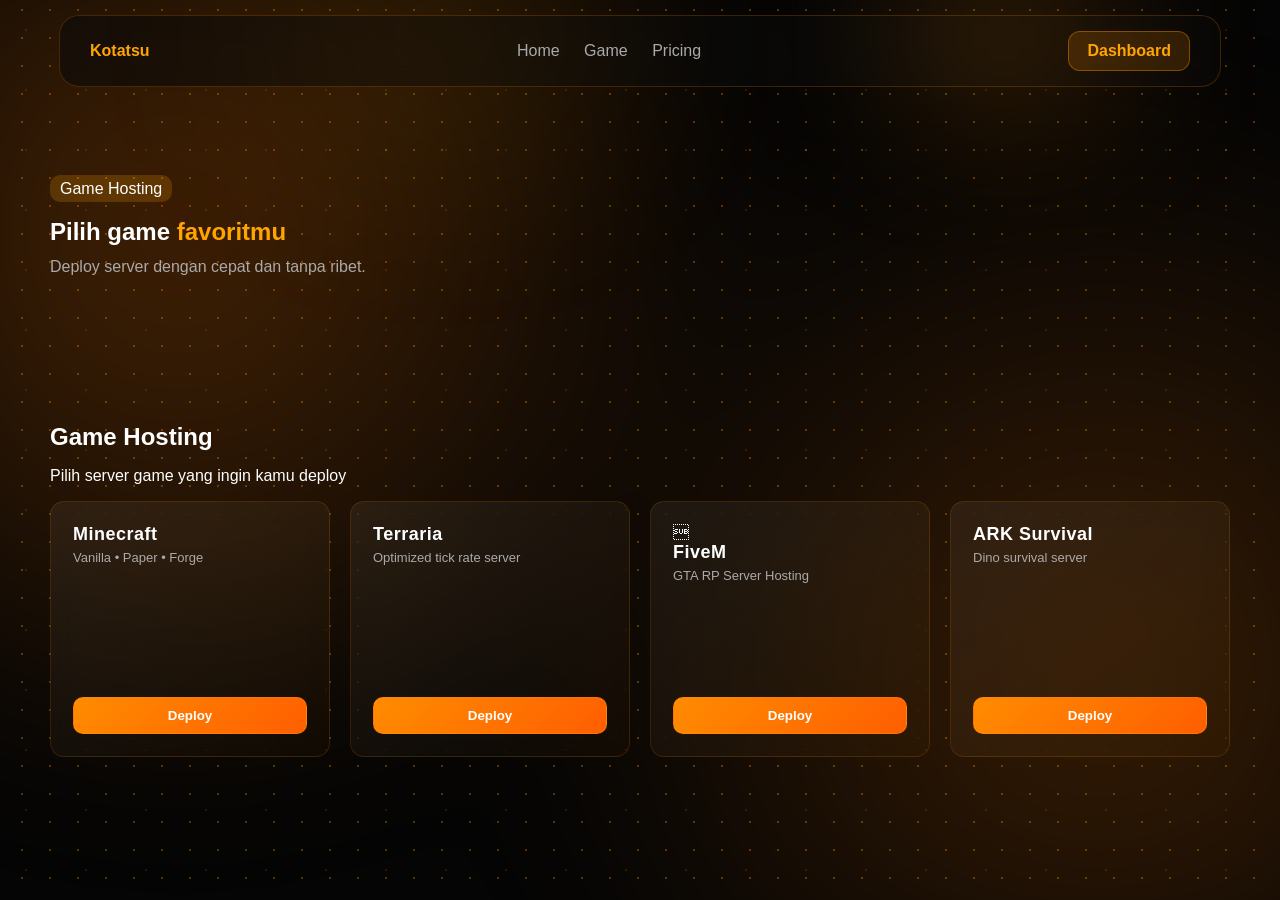
==== commit fa870490: "Update games.html" ====
--- a/games.html
+++ b/games.html
@@ -40,15 +40,15 @@
 
     <!-- Minecraft -->
     <div class="card">
-      <div class="icon"></div>
+      <div class="icon"></div>
       <h3>Minecraft</h3>
-      <p>Vanilla � Paper � Forge</p>
+      <p>Vanilla • Paper • Forge</p>
       <button class="btn primary">Deploy</button>
     </div>
 
     <!-- Rust -->
     <div class="card">
-      <div class="icon"></div>
+      <div class="icon"></div>
       <h3>Terraria</h3>
       <p>Optimized tick rate server</p>
       <button class="btn primary">Deploy</button>
@@ -64,7 +64,7 @@
 
     <!-- ARK -->
     <div class="card">
-      <div class="icon"></div>
+      <div class="icon"></div>
       <h3>ARK Survival</h3>
       <p>Dino survival server</p>
       <button class="btn primary">Deploy</button>
@@ -74,4 +74,4 @@
 </section>
 <script src="script.js"></script>
 </body>
-</html>+</html>
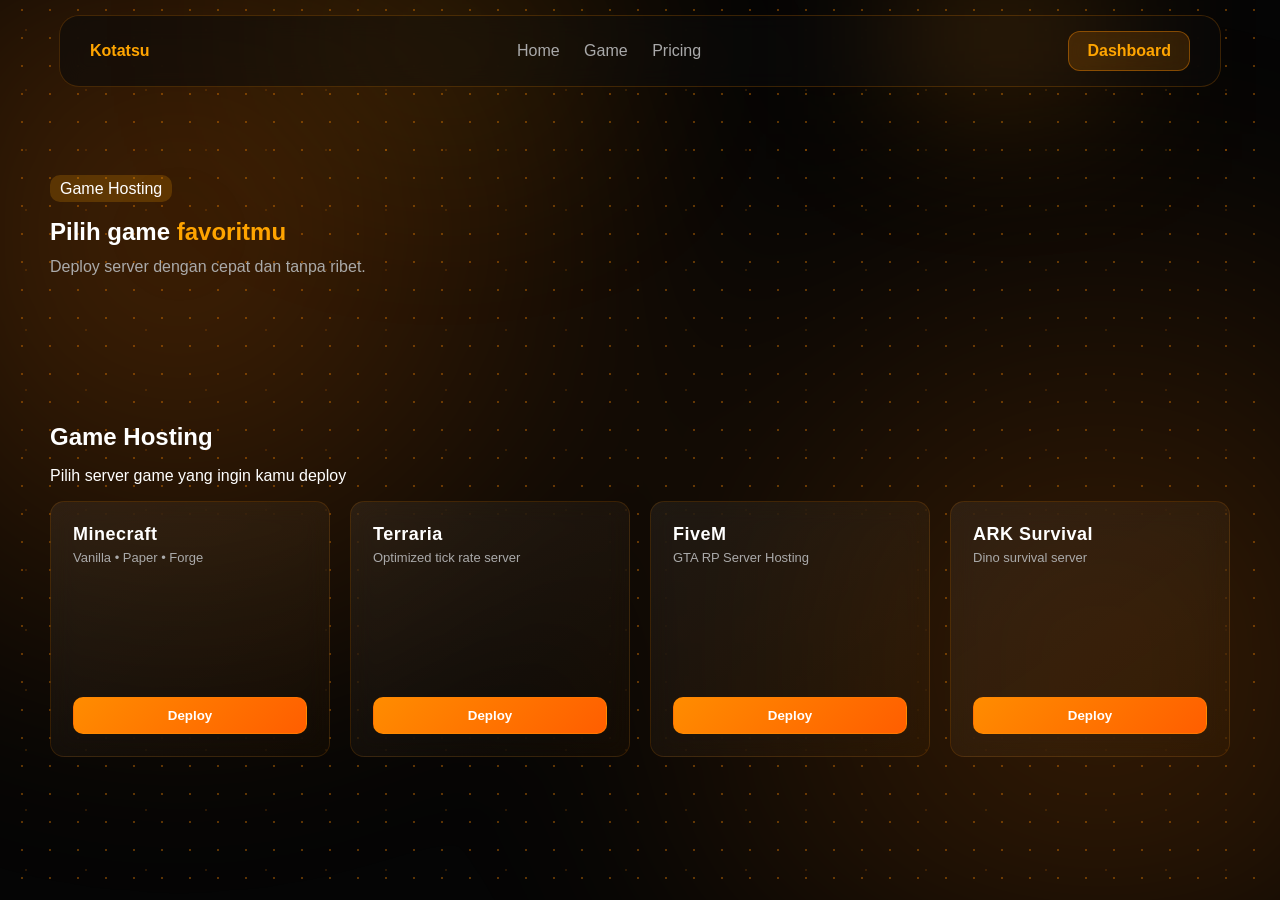
==== commit b7f788bd: "Fix HTML formatting and structure in games.html" ====
--- a/games.html
+++ b/games.html
@@ -56,7 +56,7 @@
 
     <!-- GTA / Roleplay -->
     <div class="card">
-      <div class="icon"></div>
+      <div class="icon"></div>
       <h3>FiveM</h3>
       <p>GTA RP Server Hosting</p>
       <button class="btn primary">Deploy</button>
